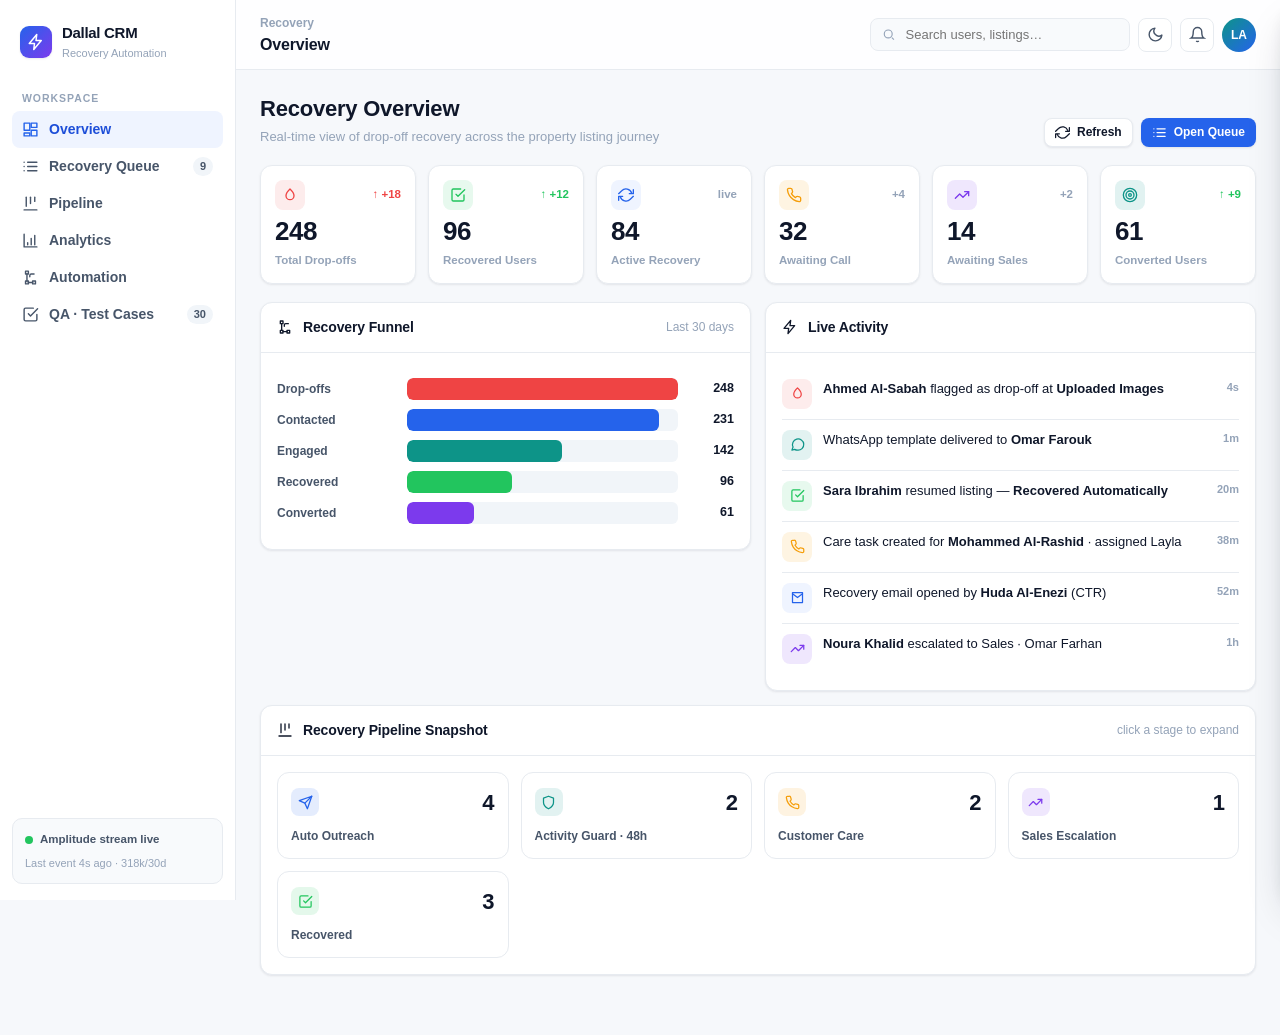
==== crm-recovery.html @ dd590616 "Add Recovery CRM tab (marketing-automation prototype) after Re-engagement Flow - New crm-recovery.ht" ====
<!doctype html>
<html lang="en">
<head>
<meta charset="utf-8">
<meta name="viewport" content="width=device-width, initial-scale=1">
<meta name="color-scheme" content="light dark">
<title>Dallal Recovery CRM</title>
</head>
<body>
<style>
/* ============================ TOKENS ============================ */
:root{
  --font: -apple-system, BlinkMacSystemFont, "SF Pro Text", "Segoe UI", Roboto, Helvetica, Arial, sans-serif;
  --primary:#2563EB; --primary-weak:#EFF4FF; --primary-strong:#1D4ED8;
  --success:#22C55E; --success-weak:#E7F9EE;
  --warning:#F59E0B; --warning-weak:#FEF4E2;
  --error:#EF4444;   --error-weak:#FDECEC;
  --violet:#7C3AED;  --teal:#0D9488;
  /* neutrals biased faintly toward the blue accent (slate) */
  --bg:#F6F8FB; --surface:#FFFFFF; --surface-2:#F8FAFC; --surface-3:#F1F5F9;
  --border:#E7EBF0; --border-strong:#D7DEE8;
  --ink:#0F172A; --ink-2:#475569; --ink-3:#94A3B8; --ink-on:#FFFFFF;
  --shadow-sm:0 1px 2px rgba(15,23,42,.04), 0 1px 3px rgba(15,23,42,.05);
  --shadow-md:0 4px 12px -2px rgba(15,23,42,.08), 0 2px 6px -2px rgba(15,23,42,.05);
  --shadow-lg:0 20px 40px -12px rgba(15,23,42,.22), 0 8px 20px -8px rgba(15,23,42,.14);
  --r-lg:12px; --r-md:10px; --r-sm:8px; --r-pill:999px;
  /* chart categorical (validated, light) */
  --c-email:#2563EB; --c-wa:#0D9488; --c-push:#DB2777; --c-sms:#7C3AED; --c-call:#EA580C;
  --grid:#EDF1F6;
}
@media (prefers-color-scheme:dark){
  :root{
    --bg:#0B1120; --surface:#131A2A; --surface-2:#1A2334; --surface-3:#212C40;
    --border:#26324A; --border-strong:#334155;
    --ink:#F1F5F9; --ink-2:#A9B5C9; --ink-3:#6B7A93;
    --primary:#3B82F6; --primary-weak:#16243F; --primary-strong:#60A5FA;
    --success-weak:#132a1e; --warning-weak:#2c2310; --error-weak:#2c1717; --primary-weak:#152036;
    --shadow-sm:0 1px 2px rgba(0,0,0,.3); --shadow-md:0 4px 14px rgba(0,0,0,.4);
    --shadow-lg:0 24px 48px -12px rgba(0,0,0,.6);
    --c-email:#3B82F6; --c-wa:#0D9488; --c-push:#DB2777; --c-sms:#8B5CF6; --c-call:#EA580C;
    --grid:#26324A;
  }
}
:root[data-theme="light"]{
  --bg:#F6F8FB; --surface:#FFFFFF; --surface-2:#F8FAFC; --surface-3:#F1F5F9;
  --border:#E7EBF0; --border-strong:#D7DEE8; --ink:#0F172A; --ink-2:#475569; --ink-3:#94A3B8;
  --primary:#2563EB; --primary-weak:#EFF4FF; --primary-strong:#1D4ED8;
  --success-weak:#E7F9EE; --warning-weak:#FEF4E2; --error-weak:#FDECEC;
  --shadow-sm:0 1px 2px rgba(15,23,42,.04), 0 1px 3px rgba(15,23,42,.05);
  --shadow-md:0 4px 12px -2px rgba(15,23,42,.08), 0 2px 6px -2px rgba(15,23,42,.05);
  --c-email:#2563EB; --c-wa:#0D9488; --c-push:#DB2777; --c-sms:#7C3AED; --c-call:#EA580C;
  --grid:#EDF1F6;
}
:root[data-theme="dark"]{
  --bg:#0B1120; --surface:#131A2A; --surface-2:#1A2334; --surface-3:#212C40;
  --border:#26324A; --border-strong:#334155; --ink:#F1F5F9; --ink-2:#A9B5C9; --ink-3:#6B7A93;
  --primary:#3B82F6; --primary-weak:#152036; --primary-strong:#60A5FA;
  --success-weak:#132a1e; --warning-weak:#2c2310; --error-weak:#2c1717;
  --c-email:#3B82F6; --c-wa:#0D9488; --c-push:#DB2777; --c-sms:#8B5CF6; --c-call:#EA580C;
  --grid:#26324A;
}
*{box-sizing:border-box}
body{margin:0;background:var(--bg);color:var(--ink);font-family:var(--font);
  font-size:14px;line-height:1.5;-webkit-font-smoothing:antialiased;font-variant-numeric:tabular-nums}
h1,h2,h3,h4{margin:0;font-weight:650;letter-spacing:-.01em;text-wrap:balance}
button{font-family:inherit;cursor:pointer}
svg{display:block}
::selection{background:color-mix(in srgb,var(--primary) 25%,transparent)}
:focus-visible{outline:2px solid var(--primary);outline-offset:2px;border-radius:6px}
@media (prefers-reduced-motion:reduce){*{animation:none!important;transition:none!important}}

/* ============================ LAYOUT ============================ */
.app{display:grid;grid-template-columns:236px 1fr;min-height:100vh}
.sidebar{position:sticky;top:0;height:100vh;background:var(--surface);border-right:1px solid var(--border);
  display:flex;flex-direction:column;padding:16px 12px;gap:4px;z-index:20}
.brand{display:flex;align-items:center;gap:10px;padding:6px 8px 14px}
.brand .logo{width:32px;height:32px;border-radius:9px;background:linear-gradient(135deg,var(--primary),#7C3AED);
  display:grid;place-items:center;color:#fff;box-shadow:var(--shadow-sm)}
.brand b{font-size:15px;letter-spacing:-.02em}
.brand span{display:block;font-size:11px;color:var(--ink-3);font-weight:500}
.nav-label{font-size:10.5px;font-weight:700;letter-spacing:.09em;text-transform:uppercase;color:var(--ink-3);
  padding:12px 10px 4px}
.nav a{display:flex;align-items:center;gap:10px;padding:8px 10px;border-radius:var(--r-sm);color:var(--ink-2);
  font-weight:550;text-decoration:none;transition:background .15s,color .15s;position:relative}
.nav a:hover{background:var(--surface-3);color:var(--ink)}
.nav a.active{background:var(--primary-weak);color:var(--primary-strong)}
.nav a.active svg{color:var(--primary)}
.nav a .count{margin-left:auto;font-size:11px;font-weight:700;background:var(--surface-3);color:var(--ink-2);
  padding:1px 7px;border-radius:var(--r-pill)}
.nav a.active .count{background:var(--primary);color:#fff}
.sidebar .spacer{flex:1}
.side-card{background:var(--surface-2);border:1px solid var(--border);border-radius:var(--r-md);padding:12px;margin-top:8px}
.side-card .live{display:flex;align-items:center;gap:7px;font-size:11.5px;font-weight:650;color:var(--ink-2)}
.dot-live{width:8px;height:8px;border-radius:50%;background:var(--success);box-shadow:0 0 0 0 var(--success);animation:pulse 2s infinite}
@keyframes pulse{0%{box-shadow:0 0 0 0 color-mix(in srgb,var(--success) 60%,transparent)}70%{box-shadow:0 0 0 7px transparent}100%{box-shadow:0 0 0 0 transparent}}

.main{display:flex;flex-direction:column;min-width:0}
.topbar{position:sticky;top:0;z-index:15;background:color-mix(in srgb,var(--surface) 86%,transparent);
  backdrop-filter:blur(10px);border-bottom:1px solid var(--border);
  display:flex;align-items:center;gap:14px;padding:12px 24px}
.topbar h2{font-size:16px}
.crumb{font-size:12px;color:var(--ink-3);font-weight:550}
.search{display:flex;align-items:center;gap:8px;background:var(--surface-2);border:1px solid var(--border);
  border-radius:var(--r-sm);padding:7px 11px;width:260px;color:var(--ink-3)}
.search input{border:0;background:transparent;outline:0;color:var(--ink);width:100%;font-size:13px}
.topbar .right{margin-left:auto;display:flex;align-items:center;gap:8px}
.icon-btn{width:34px;height:34px;display:grid;place-items:center;border-radius:var(--r-sm);border:1px solid var(--border);
  background:var(--surface);color:var(--ink-2);transition:.15s}
.icon-btn:hover{background:var(--surface-3);color:var(--ink)}
.avatar{width:34px;height:34px;border-radius:50%;background:linear-gradient(135deg,#0D9488,#2563EB);color:#fff;
  display:grid;place-items:center;font-weight:700;font-size:12px}
.view{padding:22px 24px 60px;animation:fade .35s ease}
@keyframes fade{from{opacity:0;transform:translateY(6px)}to{opacity:1;transform:none}}
.page-head{display:flex;align-items:flex-end;gap:14px;margin-bottom:18px;flex-wrap:wrap}
.page-head h1{font-size:22px}
.page-head p{margin:2px 0 0;color:var(--ink-3);font-size:13px}
.page-head .actions{margin-left:auto;display:flex;gap:8px}

/* ============================ ATOMS ============================ */
.btn{display:inline-flex;align-items:center;gap:7px;padding:8px 14px;border-radius:var(--r-sm);font-weight:600;
  font-size:13px;border:1px solid var(--border);background:var(--surface);color:var(--ink);transition:.15s;box-shadow:var(--shadow-sm)}
.btn:hover{background:var(--surface-3)}
.btn.primary{background:var(--primary);color:#fff;border-color:transparent}
.btn.primary:hover{background:var(--primary-strong)}
.btn.ghost{box-shadow:none;background:transparent;border-color:transparent;color:var(--ink-2)}
.btn.ghost:hover{background:var(--surface-3);color:var(--ink)}
.btn.sm{padding:6px 10px;font-size:12px}
.card{background:var(--surface);border:1px solid var(--border);border-radius:var(--r-lg);box-shadow:var(--shadow-sm)}
.card-h{display:flex;align-items:center;gap:10px;padding:14px 16px;border-bottom:1px solid var(--border)}
.card-h h3{font-size:14px}.card-h .sub{font-size:12px;color:var(--ink-3);font-weight:500}
.card-b{padding:16px}

.chip{display:inline-flex;align-items:center;gap:5px;font-size:11.5px;font-weight:650;padding:3px 9px;border-radius:var(--r-pill);
  border:1px solid transparent;white-space:nowrap}
.chip .d{width:6px;height:6px;border-radius:50%}
.chip.red{background:var(--error-weak);color:#B91C1C;border-color:color-mix(in srgb,var(--error) 22%,transparent)}
.chip.orange{background:var(--warning-weak);color:#B45309;border-color:color-mix(in srgb,var(--warning) 24%,transparent)}
.chip.green{background:var(--success-weak);color:#15803D;border-color:color-mix(in srgb,var(--success) 24%,transparent)}
.chip.blue{background:var(--primary-weak);color:var(--primary-strong);border-color:color-mix(in srgb,var(--primary) 22%,transparent)}
.chip.gray{background:var(--surface-3);color:var(--ink-2);border-color:var(--border)}
:root[data-theme="dark"] .chip.red{color:#FCA5A5}:root[data-theme="dark"] .chip.orange{color:#FCD34D}
:root[data-theme="dark"] .chip.green{color:#86EFAC}
@media (prefers-color-scheme:dark){.chip.red{color:#FCA5A5}.chip.orange{color:#FCD34D}.chip.green{color:#86EFAC}}
.pri{display:inline-flex;align-items:center;gap:6px;font-weight:650;font-size:12.5px}
.pri::before{content:"";width:8px;height:8px;border-radius:50%}
.pri.high::before{background:var(--error);box-shadow:0 0 0 3px var(--error-weak)}
.pri.med::before{background:var(--warning);box-shadow:0 0 0 3px var(--warning-weak)}
.pri.low::before{background:var(--success);box-shadow:0 0 0 3px var(--success-weak)}

.uchip{display:flex;align-items:center;gap:9px}
.uavatar{width:30px;height:30px;border-radius:8px;display:grid;place-items:center;color:#fff;font-weight:700;font-size:11px;flex:none}
.uchip .nm{font-weight:600;font-size:13px}.uchip .sub{font-size:11.5px;color:var(--ink-3)}

/* ============================ KPI ============================ */
.kpis{display:grid;grid-template-columns:repeat(6,1fr);gap:12px;margin-bottom:18px}
.kpi{background:var(--surface);border:1px solid var(--border);border-radius:var(--r-lg);padding:14px;box-shadow:var(--shadow-sm);
  display:flex;flex-direction:column;gap:8px;transition:.18s;position:relative;overflow:hidden}
.kpi:hover{box-shadow:var(--shadow-md);transform:translateY(-2px)}
.kpi .ic{width:30px;height:30px;border-radius:8px;display:grid;place-items:center}
.kpi .lbl{font-size:11.5px;color:var(--ink-3);font-weight:600}
.kpi .val{font-size:26px;font-weight:720;letter-spacing:-.02em;line-height:1}
.kpi .delta{font-size:11.5px;font-weight:650;display:inline-flex;align-items:center;gap:3px}
.delta.up{color:var(--success)}.delta.down{color:var(--error)}.delta.flat{color:var(--ink-3)}

/* ============================ TABLE ============================ */
.filters{display:flex;align-items:center;gap:8px;flex-wrap:wrap;margin-bottom:14px}
.select{position:relative}
.select select{appearance:none;-webkit-appearance:none;background:var(--surface);border:1px solid var(--border);
  border-radius:var(--r-sm);padding:8px 30px 8px 11px;font-size:13px;font-weight:550;color:var(--ink);cursor:pointer;box-shadow:var(--shadow-sm)}
.select svg{position:absolute;right:9px;top:50%;transform:translateY(-50%);pointer-events:none;color:var(--ink-3)}
.tbl-wrap{overflow-x:auto;border-radius:var(--r-lg);border:1px solid var(--border);background:var(--surface);box-shadow:var(--shadow-sm)}
table{width:100%;border-collapse:collapse;min-width:940px}
thead th{text-align:left;font-size:11px;font-weight:700;letter-spacing:.04em;text-transform:uppercase;color:var(--ink-3);
  padding:11px 14px;border-bottom:1px solid var(--border);background:var(--surface-2);white-space:nowrap;position:sticky;top:0}
tbody td{padding:11px 14px;border-bottom:1px solid var(--border);font-size:13px;vertical-align:middle}
tbody tr{transition:background .12s;cursor:pointer}
tbody tr:hover{background:var(--surface-2)}
tbody tr:last-child td{border-bottom:0}
.mut{color:var(--ink-3);font-size:12px}
td .stack{display:flex;flex-direction:column;line-height:1.35}

/* ============================ KANBAN ============================ */
.kanban{display:grid;grid-auto-flow:column;grid-auto-columns:288px;gap:14px;overflow-x:auto;padding-bottom:10px}
.kcol{background:var(--surface-2);border:1px solid var(--border);border-radius:var(--r-lg);display:flex;flex-direction:column;max-height:calc(100vh - 220px)}
.kcol-h{display:flex;align-items:center;gap:8px;padding:12px 13px;position:sticky;top:0}
.kcol-h .badge{width:24px;height:24px;border-radius:7px;display:grid;place-items:center;color:#fff}
.kcol-h b{font-size:13px}.kcol-h .n{margin-left:auto;font-size:12px;font-weight:700;color:var(--ink-3);background:var(--surface);
  border:1px solid var(--border);border-radius:var(--r-pill);padding:1px 8px}
.kcards{padding:4px 10px 12px;display:flex;flex-direction:column;gap:9px;overflow-y:auto}
.kcard{background:var(--surface);border:1px solid var(--border);border-radius:var(--r-md);padding:11px;box-shadow:var(--shadow-sm);
  transition:.15s;cursor:pointer}
.kcard:hover{box-shadow:var(--shadow-md);transform:translateY(-2px);border-color:var(--border-strong)}
.kcard .top{display:flex;align-items:center;justify-content:space-between;margin-bottom:8px}
.kcard .prop{font-size:12px;color:var(--ink-2);margin:2px 0 9px;display:flex;align-items:center;gap:5px}
.kcard .foot{display:flex;align-items:center;justify-content:space-between;margin-top:9px;padding-top:9px;border-top:1px dashed var(--border)}
.kcard .foot .who{display:flex;align-items:center;gap:6px;font-size:11.5px;color:var(--ink-3)}
.strip{height:3px;border-radius:3px 3px 0 0;margin:-11px -11px 10px}

/* ============================ CHARTS ============================ */
.grid2{display:grid;grid-template-columns:1fr 1fr;gap:14px}
.grid3{display:grid;grid-template-columns:repeat(3,1fr);gap:14px}
.grid4{display:grid;grid-template-columns:repeat(4,1fr);gap:12px}
.stat{padding:16px}
.stat .lbl{font-size:12px;color:var(--ink-3);font-weight:600;display:flex;align-items:center;gap:6px}
.stat .big{font-size:30px;font-weight:730;letter-spacing:-.02em;margin:8px 0 2px}
.meter{height:7px;border-radius:6px;background:var(--surface-3);overflow:hidden;margin-top:10px}
.meter>span{display:block;height:100%;border-radius:6px}
.legend{display:flex;flex-wrap:wrap;gap:12px;margin-top:12px}
.legend span{display:inline-flex;align-items:center;gap:6px;font-size:12px;color:var(--ink-2);font-weight:550}
.legend i{width:10px;height:10px;border-radius:3px;display:inline-block}
.tip{position:fixed;pointer-events:none;background:var(--ink);color:var(--surface);padding:7px 10px;border-radius:8px;
  font-size:12px;font-weight:600;box-shadow:var(--shadow-lg);opacity:0;transform:translateY(4px);transition:opacity .12s;z-index:200;white-space:nowrap}
.tip.on{opacity:1;transform:none}
:root[data-theme="dark"] .tip{background:#000}
.bar-row{display:grid;grid-template-columns:120px 1fr 46px;align-items:center;gap:10px;margin:9px 0;font-size:12.5px}
.bar-row .track{height:22px;background:var(--surface-3);border-radius:6px;overflow:hidden;position:relative}
.bar-row .fill{height:100%;border-radius:6px;transition:width .6s cubic-bezier(.2,.7,.2,1)}
.bar-row b{text-align:right;font-weight:700}

/* ============================ TIMELINE ============================ */
.timeline{position:relative;padding-left:26px}
.timeline::before{content:"";position:absolute;left:9px;top:6px;bottom:6px;width:2px;background:var(--border)}
.tl-item{position:relative;padding:0 0 18px}
.tl-item .node{position:absolute;left:-26px;top:1px;width:20px;height:20px;border-radius:50%;display:grid;place-items:center;
  background:var(--surface);border:2px solid var(--border);color:var(--ink-3);z-index:1}
.tl-item.acc .node{border-color:var(--primary);color:var(--primary)}
.tl-item.ok .node{border-color:var(--success);color:var(--success)}
.tl-item.warn .node{border-color:var(--warning);color:var(--warning)}
.tl-item .t{font-size:11.5px;color:var(--ink-3);font-weight:600;margin-bottom:2px}
.tl-item .c{font-size:13px;font-weight:600}
.tl-item .desc{font-size:12.5px;color:var(--ink-2);font-weight:450;margin-top:2px}

/* ============================ DRAWER / MODAL ============================ */
.scrim{position:fixed;inset:0;background:rgba(15,23,42,.42);backdrop-filter:blur(2px);z-index:90;opacity:0;
  transition:opacity .25s;pointer-events:none}
.scrim.on{opacity:1;pointer-events:auto}
.drawer{position:fixed;top:0;right:0;height:100vh;width:min(560px,94vw);background:var(--surface);z-index:100;
  box-shadow:var(--shadow-lg);transform:translateX(100%);transition:transform .3s cubic-bezier(.3,.8,.3,1);
  display:flex;flex-direction:column;border-left:1px solid var(--border)}
.drawer.on{transform:none}
.drawer-h{display:flex;align-items:center;gap:12px;padding:16px 18px;border-bottom:1px solid var(--border)}
.drawer-b{overflow-y:auto;padding:18px;flex:1}
.tabs{display:flex;gap:2px;padding:0 12px;border-bottom:1px solid var(--border);overflow-x:auto}
.tabs button{border:0;background:transparent;padding:11px 12px;font-size:12.5px;font-weight:600;color:var(--ink-3);
  border-bottom:2px solid transparent;white-space:nowrap}
.tabs button.active{color:var(--primary);border-bottom-color:var(--primary)}
.tabs button:hover{color:var(--ink)}
.field{display:flex;flex-direction:column;gap:5px;margin-bottom:13px}
.field label{font-size:12px;font-weight:650;color:var(--ink-2)}
.field label .req{color:var(--error)}
.field input,.field select,.field textarea{font-family:inherit;font-size:13px;padding:9px 11px;border:1px solid var(--border);
  border-radius:var(--r-sm);background:var(--surface-2);color:var(--ink);outline:0;transition:.15s}
.field input:focus,.field select:focus,.field textarea:focus{border-color:var(--primary);background:var(--surface);
  box-shadow:0 0 0 3px var(--primary-weak)}
.field.err input,.field.err select{border-color:var(--error);box-shadow:0 0 0 3px var(--error-weak)}
.field .msg{font-size:11.5px;color:var(--error);font-weight:600;display:none}
.field.err .msg{display:block}
.modal{position:fixed;top:50%;left:50%;transform:translate(-50%,-46%) scale(.97);z-index:100;width:min(520px,94vw);
  background:var(--surface);border-radius:14px;box-shadow:var(--shadow-lg);opacity:0;pointer-events:none;transition:.22s;
  max-height:90vh;display:flex;flex-direction:column;border:1px solid var(--border)}
.modal.on{opacity:1;pointer-events:auto;transform:translate(-50%,-50%) scale(1)}
.def-row{display:grid;grid-template-columns:1fr 1fr;gap:10px}
.kv{display:grid;grid-template-columns:130px 1fr;gap:6px 10px;font-size:13px}
.kv dt{color:var(--ink-3);font-weight:550}.kv dd{margin:0;font-weight:600}
.toast{position:fixed;bottom:22px;left:50%;transform:translateX(-50%) translateY(20px);background:var(--ink);color:var(--surface);
  padding:11px 16px;border-radius:10px;font-weight:600;font-size:13px;box-shadow:var(--shadow-lg);z-index:300;opacity:0;
  transition:.28s;display:flex;align-items:center;gap:9px}
.toast.on{opacity:1;transform:translateX(-50%)}
:root[data-theme="dark"] .toast{background:#000}

/* workflow */
.wf{display:flex;flex-direction:column;gap:0}
.wf-step{display:grid;grid-template-columns:44px 1fr;gap:14px;position:relative;padding-bottom:8px}
.wf-step .rail{display:flex;flex-direction:column;align-items:center}
.wf-step .num{width:40px;height:40px;border-radius:11px;display:grid;place-items:center;color:#fff;font-weight:700;
  box-shadow:var(--shadow-sm);flex:none}
.wf-step .line{width:2px;flex:1;background:var(--border);margin:4px 0}
.wf-step:last-child .line{display:none}
.wf-card{background:var(--surface);border:1px solid var(--border);border-radius:var(--r-lg);padding:14px 16px;margin-bottom:14px;
  box-shadow:var(--shadow-sm);transition:.15s}
.wf-card:hover{box-shadow:var(--shadow-md);border-color:var(--border-strong)}
.wf-card h4{font-size:14.5px;display:flex;align-items:center;gap:8px;flex-wrap:wrap}
.wf-card p{margin:6px 0 0;color:var(--ink-2);font-size:13px}
.wf-card .meta{display:flex;flex-wrap:wrap;gap:6px;margin-top:10px}
.tag{font-size:11px;font-weight:600;background:var(--surface-3);color:var(--ink-2);padding:3px 8px;border-radius:6px;
  display:inline-flex;align-items:center;gap:5px}
.tag svg{width:12px;height:12px}

/* activity feed */
.feed{display:flex;flex-direction:column}
.feed-item{display:flex;gap:11px;padding:10px 0;border-bottom:1px solid var(--border);animation:slideIn .4s ease}
.feed-item:last-child{border-bottom:0}
@keyframes slideIn{from{opacity:0;transform:translateX(-8px)}to{opacity:1;transform:none}}
.feed-item .fi{width:30px;height:30px;border-radius:8px;flex:none;display:grid;place-items:center}
.feed-item .txt{font-size:13px}.feed-item .txt b{font-weight:650}
.feed-item .tm{font-size:11px;color:var(--ink-3);margin-left:auto;white-space:nowrap;font-weight:550}

/* qa */
.qa-sum{display:grid;grid-template-columns:repeat(4,1fr);gap:12px;margin-bottom:16px}
tr.qa-row td{font-size:12.5px}
.tc-id{font-weight:700;color:var(--primary-strong);font-variant-numeric:tabular-nums}
.pass{color:var(--success);font-weight:700;display:inline-flex;align-items:center;gap:5px}
.runbtn{opacity:0;transition:.15s}
tr:hover .runbtn{opacity:1}

@media (max-width:1100px){
  .kpis{grid-template-columns:repeat(3,1fr)}
  .grid2,.grid3{grid-template-columns:1fr}.grid4{grid-template-columns:repeat(2,1fr)}
}
@media (max-width:820px){
  .app{grid-template-columns:1fr}.sidebar{display:none}
  .kpis{grid-template-columns:repeat(2,1fr)}.search{width:150px}
}
</style>

<div class="app">
  <aside class="sidebar">
    <div class="brand">
      <div class="logo" id="logoIco"></div>
      <div><b>Dallal CRM</b><span>Recovery Automation</span></div>
    </div>
    <nav class="nav" id="nav"></nav>
    <div class="spacer"></div>
    <div class="side-card">
      <div class="live"><span class="dot-live"></span> Amplitude stream live</div>
      <div style="font-size:11px;color:var(--ink-3);margin-top:6px" id="streamMeta">Last event 4s ago · 318k/30d</div>
    </div>
  </aside>

  <div class="main">
    <header class="topbar">
      <div><span class="crumb" id="crumb">Recovery</span><h2 id="ptitle">Overview</h2></div>
      <div class="right">
        <div class="search"><svg width="15" height="15" viewBox="0 0 24 24" fill="none" stroke="currentColor" stroke-width="2"><circle cx="11" cy="11" r="7"/><path d="m21 21-3.5-3.5"/></svg><input placeholder="Search users, listings…"></div>
        <button class="icon-btn" id="themeBtn" title="Toggle theme"></button>
        <button class="icon-btn" title="Notifications"><svg width="17" height="17" viewBox="0 0 24 24" fill="none" stroke="currentColor" stroke-width="2"><path d="M6 8a6 6 0 0 1 12 0c0 7 3 9 3 9H3s3-2 3-9"/><path d="M10.3 21a1.94 1.94 0 0 0 3.4 0"/></svg></button>
        <div class="avatar">LA</div>
      </div>
    </header>
    <main class="view" id="view"></main>
  </div>
</div>

<div class="scrim" id="scrim"></div>
<aside class="drawer" id="drawer"></aside>
<div class="modal" id="modal"></div>
<div class="tip" id="tip"></div>
<div class="toast" id="toast"></div>

<script>
/* ============================ ICONS ============================ */
const I = {
  dash:'M3 13h8V3H3zM13 21h8v-8h-8zM13 3v6h8V3zM3 21h8v-4H3z',
  list:'M8 6h13M8 12h13M8 18h13M3 6h.01M3 12h.01M3 18h.01',
  kanban:'M6 3v13M12 3v9M18 3v6M3 21h18',
  chart:'M3 3v18h18M8 15v3M13 9v9M18 5v13',
  flow:'M5 3h4v4H5zM15 17h4v4h-4zM5 17h4v4H5zM7 7v10M9 19h6M17 7h-4a2 2 0 0 0-2 2v2',
  check:'M9 11l3 3L22 4M21 12v7a2 2 0 0 1-2 2H5a2 2 0 0 1-2-2V5a2 2 0 0 1 2-2h11',
  phone:'M22 16.9v3a2 2 0 0 1-2.2 2 19.8 19.8 0 0 1-8.6-3 19.5 19.5 0 0 1-6-6 19.8 19.8 0 0 1-3-8.6A2 2 0 0 1 4.1 2h3a2 2 0 0 1 2 1.7c.1 1 .4 1.9.7 2.8a2 2 0 0 1-.5 2.1L8.1 9.9a16 16 0 0 0 6 6l1.3-1.3a2 2 0 0 1 2.1-.4c.9.3 1.8.6 2.8.7a2 2 0 0 1 1.7 2z',
  mail:'M4 4h16v16H4zM4 6l8 6 8-6',
  wa:'M3 21l1.9-5A9 9 0 1 1 12 21a9 9 0 0 1-4.5-1.2z',
  bell:'M6 8a6 6 0 0 1 12 0c0 7 3 9 3 9H3s3-2 3-9M10.3 21a1.94 1.94 0 0 0 3.4 0',
  user:'M20 21a8 8 0 1 0-16 0M12 11a4 4 0 1 0 0-8 4 4 0 0 0 0 8',
  clock:'M12 22a10 10 0 1 0 0-20 10 10 0 0 0 0 20M12 6v6l4 2',
  pin:'M20 10c0 6-8 12-8 12s-8-6-8-12a8 8 0 0 1 16 0M12 12a2 2 0 1 0 0-4 2 2 0 0 0 0 4',
  chev:'M6 9l6 6 6-6',
  x:'M18 6 6 18M6 6l12 12',
  play:'M6 4l14 8-14 8z',
  alert:'M12 9v4M12 17h.01M10.3 3.9 1.8 18a2 2 0 0 0 1.7 3h17a2 2 0 0 0 1.7-3L13.7 3.9a2 2 0 0 0-3.4 0z',
  arrow:'M5 12h14M13 6l6 6-6 6',
  bolt:'M13 2 3 14h7l-1 8 10-12h-7z',
  target:'M12 22a10 10 0 1 0 0-20 10 10 0 0 0 0 20M12 18a6 6 0 1 0 0-12 6 6 0 0 0 0 12M12 14a2 2 0 1 0 0-4 2 2 0 0 0 0 4',
  trend:'M22 7l-8.5 8.5-5-5L2 17M16 7h6v6',
  refresh:'M23 4v6h-6M1 20v-6h6M20.5 9A9 9 0 0 0 5.6 5.6L1 10M23 14l-4.6 4.4A9 9 0 0 1 3.5 15',
  sun:'M12 17a5 5 0 1 0 0-10 5 5 0 0 0 0 10M12 1v2M12 21v2M4.2 4.2l1.4 1.4M18.4 18.4l1.4 1.4M1 12h2M21 12h2M4.2 19.8l1.4-1.4M18.4 5.6l1.4-1.4',
  moon:'M21 12.8A9 9 0 1 1 11.2 3a7 7 0 0 0 9.8 9.8z',
  users:'M17 21v-2a4 4 0 0 0-4-4H5a4 4 0 0 0-4 4v2M9 11a4 4 0 1 0 0-8 4 4 0 0 0 0 8M23 21v-2a4 4 0 0 0-3-3.9M16 3.1a4 4 0 0 1 0 7.8',
  drop:'M12 3s6 5.7 6 10a6 6 0 0 1-12 0c0-4.3 6-10 6-10z',
  home:'M3 10l9-7 9 7v10a2 2 0 0 1-2 2H5a2 2 0 0 1-2-2z',
  send:'M22 2 11 13M22 2l-7 20-4-9-9-4z',
  eye:'M2 12s3.5-7 10-7 10 7 10 7-3.5 7-10 7-10-7-10-7zM12 15a3 3 0 1 0 0-6 3 3 0 0 0 0 6',
  mouse:'M9 3H5a2 2 0 0 0-2 2v4M15 3h4a2 2 0 0 1 2 2v4M3 15v4a2 2 0 0 0 2 2h4M13 13l6 2-2.5 1.5L15 19z',
  shield:'M12 22s8-4 8-10V5l-8-3-8 3v7c0 6 8 10 8 10z',
  note:'M14 2H6a2 2 0 0 0-2 2v16a2 2 0 0 0 2 2h12a2 2 0 0 0 2-2V8zM14 2v6h6M8 13h8M8 17h5',
  calendar:'M8 2v4M16 2v4M3 8h18M5 4h14a2 2 0 0 1 2 2v14a2 2 0 0 1-2 2H5a2 2 0 0 1-2-2V6a2 2 0 0 1 2-2z',
  msg:'M21 15a2 2 0 0 1-2 2H7l-4 4V5a2 2 0 0 1 2-2h14a2 2 0 0 1 2 2z',
  plus:'M12 5v14M5 12h14', dots:'M12 5h.01M12 12h.01M12 19h.01'
};
const ico=(n,s=18,w=2)=>`<svg width="${s}" height="${s}" viewBox="0 0 24 24" fill="none" stroke="currentColor" stroke-width="${w}" stroke-linecap="round" stroke-linejoin="round">${(I[n]||'').split('M').filter(Boolean).map(p=>`<path d="M${p}"/>`).join('')}</svg>`;

/* ============================ DATA ============================ */
const STEPS=['Started Listing','Property Details','Uploaded Images','Entered Pricing','Submitted Verification','Published Listing'];
const AV=['#2563EB','#0D9488','#7C3AED','#DB2777','#EA580C','#0891B2','#4F46E5','#059669'];
const avatarColor=n=>AV[n.charCodeAt(0)%AV.length];
const initials=n=>n.split(' ').filter(Boolean).slice(0,2).map(w=>w[0]).join('').toUpperCase();

// stage keys map to kanban columns & lifecycle
const users=[
 {id:'U-4821',name:'Ahmed Al-Sabah',prop:'Villa · Salmiya',listing:'L-77213',step:2,pri:'high',stage:'outreach',status:'Auto Outreach',assignee:null,team:null,next:'Auto · 46h',last:'2h ago',platform:'iOS',source:'Paid',country:'Kuwait',city:'Salmiya',lang:'Arabic',device:'iPhone 15 Pro',phone:'+965 9012 4821',email:'ahmed.s@gmail.com',timeOnStep:'8m 12s',sessions:3,attempts:1,cta:'photos'},
 {id:'U-4809',name:'Fatima Hassan',prop:'Apartment · Hawally',listing:'L-77108',step:3,pri:'med',stage:'guard',status:'Activity Guard',assignee:null,team:null,next:'Guard · 31h',last:'6h ago',platform:'Web',source:'Organic',country:'Kuwait',city:'Hawally',lang:'Arabic',device:'Chrome · macOS',phone:'+965 6644 1180',email:'fatima.h@outlook.com',timeOnStep:'3m 40s',sessions:2,attempts:0,cta:'pricing'},
 {id:'U-4790',name:'Mohammed Al-Rashid',prop:'Office · Kuwait City',listing:'L-76944',step:1,pri:'high',stage:'care',status:'Awaiting Call',assignee:'Layla Mansour',team:'care',next:'Call · Today 4pm',last:'2d ago',platform:'Android',source:'Referral',country:'Kuwait',city:'Kuwait City',lang:'English',device:'Samsung S23',phone:'+965 5510 6944',email:'m.rashid@company.kw',timeOnStep:'1m 55s',sessions:5,attempts:1,cta:'details'},
 {id:'U-4772',name:'Sara Ibrahim',prop:'Studio · Jabriya',listing:'L-76781',step:4,pri:'low',stage:'recovered',status:'Recovered · Auto',assignee:null,team:null,next:'—',last:'20m ago',platform:'iOS',source:'Organic',country:'Kuwait',city:'Jabriya',lang:'Arabic',device:'iPhone 13',phone:'+965 9987 6781',email:'sara.ib@gmail.com',timeOnStep:'5m 02s',sessions:4,attempts:1,cta:'verify',recoveredVia:'Auto'},
 {id:'U-4765',name:'Yousef Al-Mutairi',prop:'Land · Ahmadi',listing:'L-76650',step:0,pri:'med',stage:'outreach',status:'Auto Outreach',assignee:null,team:null,next:'Auto · 44h',last:'5h ago',platform:'Web',source:'Paid',country:'Kuwait',city:'Ahmadi',lang:'Arabic',device:'Safari · iPad',phone:'+965 6001 2233',email:'yousef.m@gmail.com',timeOnStep:'0m 48s',sessions:1,attempts:0,cta:'start'},
 {id:'U-4751',name:'Noura Khalid',prop:'Villa · Mishref',listing:'L-76502',step:2,pri:'high',stage:'sales',status:'Sales Escalation',assignee:'Omar Farhan',team:'sales',next:'Sales · Tomorrow',last:'5d ago',platform:'Android',source:'Referral',country:'Kuwait',city:'Mishref',lang:'English',device:'Pixel 8',phone:'+965 5544 3322',email:'noura.k@gmail.com',timeOnStep:'11m 20s',sessions:6,attempts:3,cta:'photos'},
 {id:'U-4738',name:'Ali Reza',prop:'Apartment · Salwa',listing:'L-76399',step:3,pri:'med',stage:'care',status:'Awaiting Call',assignee:'Layla Mansour',team:'care',next:'Call · Today 6pm',last:'2d ago',platform:'iOS',source:'Organic',country:'Kuwait',city:'Salwa',lang:'English',device:'iPhone 14',phone:'+965 9911 2200',email:'ali.reza@icloud.com',timeOnStep:'4m 10s',sessions:3,attempts:2,cta:'pricing'},
 {id:'U-4720',name:'Mariam Saleh',prop:'Chalet · Khiran',listing:'L-76201',step:1,pri:'low',stage:'recovered',status:'Recovered · Call',assignee:'Layla Mansour',team:'care',next:'—',last:'1h ago',platform:'Web',source:'Paid',country:'Kuwait',city:'Khiran',lang:'Arabic',device:'Edge · Windows',phone:'+965 6789 0201',email:'mariam.s@gmail.com',timeOnStep:'2m 30s',sessions:4,attempts:2,cta:'details',recoveredVia:'Call'},
 {id:'U-4711',name:'Khaled Nasser',prop:'Shop · Farwaniya',listing:'L-76088',step:4,pri:'high',stage:'guard',status:'Activity Guard',assignee:null,team:null,next:'Guard · 12h',last:'11h ago',platform:'Android',source:'Direct',country:'Kuwait',city:'Farwaniya',lang:'Arabic',device:'Xiaomi 13',phone:'+965 5500 8888',email:'khaled.n@gmail.com',timeOnStep:'6m 45s',sessions:2,attempts:1,cta:'verify'},
 {id:'U-4702',name:'Layla Ahmadi',prop:'Apartment · Bneid Al-Qar',listing:'L-75980',step:0,pri:'med',stage:'outreach',status:'Contact Missing',assignee:null,team:null,next:'Blocked',last:'8h ago',platform:'iOS',source:'Organic',country:'Kuwait',city:'Bneid Al-Qar',lang:'Arabic',device:'iPhone 12',phone:null,email:'layla.a@gmail.com',timeOnStep:'1m 05s',sessions:1,attempts:0,cta:'start',contactMissing:true},
 {id:'U-4691',name:'Omar Farouk',prop:'Villa · Bayan',listing:'L-75844',step:2,pri:'high',stage:'outreach',status:'Auto Outreach',assignee:null,team:null,next:'Auto · 40h',last:'3h ago',platform:'Web',source:'Paid',country:'Kuwait',city:'Bayan',lang:'English',device:'Chrome · Windows',phone:'+965 6123 4567',email:'omar.f@gmail.com',timeOnStep:'9m 15s',sessions:3,attempts:1,cta:'photos'},
 {id:'U-4680',name:'Huda Al-Enezi',prop:'Duplex · Rumaithiya',listing:'L-75702',step:3,pri:'low',stage:'recovered',status:'Recovered · WhatsApp',assignee:null,team:null,next:'—',last:'35m ago',platform:'Android',source:'Referral',country:'Kuwait',city:'Rumaithiya',lang:'Arabic',device:'Samsung A54',phone:'+965 5566 7788',email:'huda.e@gmail.com',timeOnStep:'3m 22s',sessions:5,attempts:2,cta:'pricing',recoveredVia:'WhatsApp'}
];

const STAGES={
 outreach:{label:'Auto Outreach',ic:'send',color:'var(--primary)'},
 guard:{label:'Activity Guard · 48h',ic:'shield',color:'var(--teal)'},
 care:{label:'Customer Care',ic:'phone',color:'var(--warning)'},
 sales:{label:'Sales Escalation',ic:'trend',color:'var(--violet)'},
 recovered:{label:'Recovered',ic:'check',color:'var(--success)'}
};
const KANBAN_ORDER=['outreach','guard','care','sales','recovered'];
const priClass=p=>p==='high'?'high':p==='med'?'med':'low';
const priChip=p=>({high:'red',med:'orange',low:'green'})[p];
const priLabel=p=>({high:'High',med:'Medium',low:'Low'})[p];

/* ============================ HELPERS ============================ */
const $=s=>document.querySelector(s), el=(h)=>{const t=document.createElement('template');t.innerHTML=h.trim();return t.content.firstElementChild};
const view=$('#view'), scrim=$('#scrim'), drawer=$('#drawer'), modal=$('#modal'), tipEl=$('#tip');
function toast(msg,icon='check'){const t=$('#toast');t.innerHTML=ico(icon,16)+`<span>${msg}</span>`;t.classList.add('on');clearTimeout(t._t);t._t=setTimeout(()=>t.classList.remove('on'),2600);}
function closeOverlays(){scrim.classList.remove('on');drawer.classList.remove('on');modal.classList.remove('on');}
scrim.onclick=closeOverlays;
document.addEventListener('keydown',e=>{if(e.key==='Escape')closeOverlays();});

/* ============================ NAV / ROUTER ============================ */
const ROUTES=[
 {id:'overview',label:'Overview',ic:'dash',crumb:'Recovery'},
 {id:'queue',label:'Recovery Queue',ic:'list',crumb:'Recovery',count:users.filter(u=>u.stage!=='recovered').length},
 {id:'pipeline',label:'Pipeline',ic:'kanban',crumb:'Recovery'},
 {id:'analytics',label:'Analytics',ic:'chart',crumb:'Reporting'},
 {id:'workflow',label:'Automation',ic:'flow',crumb:'Configuration'},
 {id:'qa',label:'QA · Test Cases',ic:'check',crumb:'Quality',count:30},
];
let current='overview';
function buildNav(){
  $('#nav').innerHTML='<div class="nav-label">Workspace</div>'+ROUTES.map(r=>
    `<a href="#${r.id}" data-r="${r.id}">${ico(r.ic,17)}<span>${r.label}</span>${r.count!=null?`<span class="count">${r.count}</span>`:''}</a>`).join('');
  $('#nav').querySelectorAll('a').forEach(a=>a.onclick=e=>{e.preventDefault();go(a.dataset.r);});
}
function go(r){current=r;const rt=ROUTES.find(x=>x.id===r);
  $('#nav').querySelectorAll('a').forEach(a=>a.classList.toggle('active',a.dataset.r===r));
  $('#crumb').textContent=rt.crumb;$('#ptitle').textContent=rt.label;
  ({overview:renderOverview,queue:renderQueue,pipeline:renderPipeline,analytics:renderAnalytics,workflow:renderWorkflow,qa:renderQA}[r])();
  view.scrollTop=0;
}
$('#logoIco').innerHTML=ico('bolt',18);

/* ============================ OVERVIEW ============================ */
const KPI=[
 {k:'Total Drop-offs',v:248,d:'+18',dir:'down',ic:'drop',c:'var(--error)',bg:'var(--error-weak)'},
 {k:'Recovered Users',v:96,d:'+12',dir:'up',ic:'check',c:'var(--success)',bg:'var(--success-weak)'},
 {k:'Active Recovery',v:84,d:'live',dir:'flat',ic:'refresh',c:'var(--primary)',bg:'var(--primary-weak)'},
 {k:'Awaiting Call',v:32,d:'+4',dir:'flat',ic:'phone',c:'var(--warning)',bg:'var(--warning-weak)'},
 {k:'Awaiting Sales',v:14,d:'+2',dir:'flat',ic:'trend',c:'var(--violet)',bg:'color-mix(in srgb,var(--violet) 12%,transparent)'},
 {k:'Converted Users',v:61,d:'+9',dir:'up',ic:'target',c:'var(--teal)',bg:'color-mix(in srgb,var(--teal) 12%,transparent)'},
];
const FEED=[
 {ic:'drop',c:'var(--error)',bg:'var(--error-weak)',t:'<b>Ahmed Al-Sabah</b> flagged as drop-off at <b>Uploaded Images</b>',tm:'4s'},
 {ic:'wa',c:'var(--teal)',bg:'color-mix(in srgb,var(--teal) 12%,transparent)',t:'WhatsApp template delivered to <b>Omar Farouk</b>',tm:'1m'},
 {ic:'check',c:'var(--success)',bg:'var(--success-weak)',t:'<b>Sara Ibrahim</b> resumed listing — <b>Recovered Automatically</b>',tm:'20m'},
 {ic:'phone',c:'var(--warning)',bg:'var(--warning-weak)',t:'Care task created for <b>Mohammed Al-Rashid</b> · assigned Layla',tm:'38m'},
 {ic:'mail',c:'var(--primary)',bg:'var(--primary-weak)',t:'Recovery email opened by <b>Huda Al-Enezi</b> (CTR)',tm:'52m'},
 {ic:'trend',c:'var(--violet)',bg:'color-mix(in srgb,var(--violet) 12%,transparent)',t:'<b>Noura Khalid</b> escalated to Sales · Omar Farhan',tm:'1h'},
];
function renderOverview(){
  view.innerHTML=`
   <div class="page-head"><div><h1>Recovery Overview</h1><p>Real-time view of drop-off recovery across the property listing journey</p></div>
     <div class="actions"><button class="btn sm" id="ovRefresh">${ico('refresh',15)} Refresh</button><button class="btn primary sm" onclick="go('queue')">${ico('list',15)} Open Queue</button></div></div>
   <div class="kpis" id="kpis"></div>
   <div class="grid2" style="align-items:start">
     <div class="card"><div class="card-h">${ico('flow',16)}<h3>Recovery Funnel</h3><span class="sub" style="margin-left:auto">Last 30 days</span></div>
       <div class="card-b" id="ovFunnel"></div></div>
     <div class="card"><div class="card-h">${ico('bolt',16)}<h3>Live Activity</h3><span class="live" style="margin-left:auto"><span class="dot-live"></span></span></div>
       <div class="card-b"><div class="feed" id="feed"></div></div></div>
   </div>
   <div class="card" style="margin-top:14px"><div class="card-h">${ico('kanban',16)}<h3>Recovery Pipeline Snapshot</h3>
       <span class="sub" style="margin-left:auto">click a stage to expand</span></div>
     <div class="card-b"><div class="grid4" id="stageSnap"></div></div></div>`;
  // KPIs with count-up
  $('#kpis').innerHTML=KPI.map((m,i)=>`
    <div class="kpi" style="animation:fade .4s ease ${i*0.05}s both">
      <div style="display:flex;align-items:center;gap:8px">
        <div class="ic" style="background:${m.bg};color:${m.c}">${ico(m.ic,16)}</div>
        <span class="delta ${m.dir}" style="margin-left:auto">${m.dir==='up'?'↑':m.dir==='down'?'↑':''} ${m.d}</span>
      </div>
      <div class="val" data-to="${m.v}">0</div><div class="lbl">${m.k}</div></div>`).join('');
  countUp();
  // funnel
  const F=[['Drop-offs',248,'var(--error)'],['Contacted',231,'var(--primary)'],['Engaged',142,'var(--teal)'],['Recovered',96,'var(--success)'],['Converted',61,'var(--violet)']];
  const fmax=248;
  $('#ovFunnel').innerHTML=F.map(([n,v,c])=>`
    <div class="bar-row"><span class="mut" style="color:var(--ink-2);font-weight:600">${n}</span>
      <div class="track"><div class="fill" style="width:0;background:${c}" data-w="${(v/fmax*100).toFixed(1)}"></div></div>
      <b>${v}</b></div>`).join('');
  requestAnimationFrame(()=>view.querySelectorAll('#ovFunnel .fill').forEach(f=>f.style.width=f.dataset.w+'%'));
  // feed
  $('#feed').innerHTML=FEED.map(f=>`<div class="feed-item"><div class="fi" style="background:${f.bg};color:${f.c}">${ico(f.ic,15)}</div>
     <div class="txt">${f.t}</div><div class="tm">${f.tm}</div></div>`).join('');
  // stage snapshot
  $('#stageSnap').innerHTML=KANBAN_ORDER.map(s=>{const g=STAGES[s];const n=users.filter(u=>u.stage===s).length;
    return `<div class="card" style="cursor:pointer;box-shadow:none" onclick="go('pipeline')"><div class="card-b" style="padding:13px">
      <div style="display:flex;align-items:center;gap:8px"><div class="ic" style="width:28px;height:28px;border-radius:8px;display:grid;place-items:center;background:color-mix(in srgb,${g.color} 12%,transparent);color:${g.color}">${ico(g.ic,15)}</div>
      <span style="font-size:22px;font-weight:720;margin-left:auto">${n}</span></div>
      <div class="lbl" style="margin-top:8px;font-size:12px;color:var(--ink-2);font-weight:600">${g.label}</div></div></div>`}).join('');
  $('#ovRefresh').onclick=()=>{toast('Amplitude stream synced · 3 new drop-offs','refresh');};
  liveFeed();
}
function countUp(){view.querySelectorAll('.val[data-to]').forEach(e=>{const to=+e.dataset.to;let s=0;const step=Math.max(1,Math.round(to/28));
  const t=setInterval(()=>{s+=step;if(s>=to){s=to;clearInterval(t)}e.textContent=s;},22);});}
let feedTimer;
function liveFeed(){clearInterval(feedTimer);const pool=[
  {ic:'drop',c:'var(--error)',bg:'var(--error-weak)',t:'New drop-off at <b>Entered Pricing</b> · U-4901',},
  {ic:'send',c:'var(--primary)',bg:'var(--primary-weak)',t:'Push notification sent to <b>Yousef Al-Mutairi</b>'},
  {ic:'eye',c:'var(--teal)',bg:'color-mix(in srgb,var(--teal) 12%,transparent)',t:'WhatsApp message read by <b>Ahmed Al-Sabah</b>'},
];
  feedTimer=setInterval(()=>{if(current!=='overview')return;const f=pool[Math.floor((Date.now()/1000)%pool.length)];
    const feed=$('#feed');if(!feed)return;const node=el(`<div class="feed-item"><div class="fi" style="background:${f.bg};color:${f.c}">${ico(f.ic,15)}</div><div class="txt">${f.t}</div><div class="tm">now</div></div>`);
    feed.prepend(node);while(feed.children.length>7)feed.lastChild.remove();
    feed.querySelectorAll('.tm').forEach((t,i)=>{if(i>0&&t.textContent==='now')t.textContent='1m';});
  },5200);
}

/* ============================ QUEUE ============================ */
let qFilters={q:'',stage:'',pri:'',platform:''};
function renderQueue(){
  view.innerHTML=`
   <div class="page-head"><div><h1>User Recovery Queue</h1><p>${users.length} users detected from Amplitude drop-off signals · auto-synced</p></div>
     <div class="actions"><button class="btn sm">${ico('refresh',15)} Sync</button><button class="btn primary sm" onclick="go('pipeline')">${ico('kanban',15)} Board view</button></div></div>
   <div class="filters" id="qf">
     <div class="search" style="width:230px;background:var(--surface);border-color:var(--border)">${ico('list',15)}<input id="qSearch" placeholder="Search name, listing, city…"></div>
     ${sel('qStage','Stage',['','outreach','guard','care','sales','recovered'],['All stages','Auto Outreach','Activity Guard','Customer Care','Sales Escalation','Recovered'])}
     ${sel('qPri','Priority',['','high','med','low'],['All priorities','High','Medium','Low'])}
     ${sel('qPlat','Platform',['','Web','Android','iOS'],['All platforms','Web','Android','iOS'])}
     <button class="btn ghost sm" id="qClear" style="margin-left:auto">${ico('x',14)} Clear</button>
   </div>
   <div class="tbl-wrap"><table>
     <thead><tr><th>User</th><th>Property</th><th>Drop-off Step</th><th>Last Active</th><th>Platform</th><th>Source</th><th>Priority</th><th>Recovery Status</th><th>Assigned To</th><th>Next Follow-up</th></tr></thead>
     <tbody id="qBody"></tbody></table></div>
   <div id="qEmpty"></div>`;
  const bind=(id,key)=>{const e=$('#'+id);e.oninput=e.onchange=()=>{qFilters[key]=e.value;paintQueue();};};
  bind('qSearch','q');bind('qStage','stage');bind('qPri','pri');bind('qPlat','platform');
  $('#qClear').onclick=()=>{qFilters={q:'',stage:'',pri:'',platform:''};$('#qSearch').value='';$('#qStage').value='';$('#qPri').value='';$('#qPlat').value='';paintQueue();};
  paintQueue();
}
function sel(id,label,vals,labels){return `<div class="select"><select id="${id}" aria-label="${label}">${vals.map((v,i)=>`<option value="${v}">${labels[i]}</option>`).join('')}</select>${ico('chev',14)}</div>`;}
function filtered(){return users.filter(u=>{
  const q=qFilters.q.toLowerCase();
  if(q&&!(u.name+u.listing+u.city+u.prop).toLowerCase().includes(q))return false;
  if(qFilters.stage&&u.stage!==qFilters.stage)return false;
  if(qFilters.pri&&u.pri!==qFilters.pri)return false;
  if(qFilters.platform&&u.platform!==qFilters.platform)return false;
  return true;});}
function statusChip(u){
  if(u.contactMissing)return `<span class="chip orange">${ico('alert',12)} Contact Missing</span>`;
  const map={outreach:'blue',guard:'blue',care:'orange',sales:'orange',recovered:'green'};
  return `<span class="chip ${map[u.stage]}"><span class="d" style="background:currentColor"></span>${u.status}</span>`;
}
function paintQueue(){
  const rows=filtered();
  $('#qBody').innerHTML=rows.map(u=>`
    <tr onclick="openProfile('${u.id}')">
      <td><div class="uchip"><div class="uavatar" style="background:${avatarColor(u.name)}">${initials(u.name)}</div>
        <div><div class="nm">${u.name}</div><div class="sub">${u.id}</div></div></div></td>
      <td><div class="stack"><span style="font-weight:600">${u.prop}</span><span class="mut">${u.listing}</span></div></td>
      <td><span class="chip gray">${STEPS[u.step]}</span></td>
      <td class="mut">${u.last}</td>
      <td>${u.platform}</td><td>${u.source}</td>
      <td><span class="pri ${priClass(u.pri)}">${priLabel(u.pri)}</span></td>
      <td>${statusChip(u)}</td>
      <td>${u.assignee?`<div class="uchip"><div class="uavatar" style="width:24px;height:24px;font-size:9px;background:${avatarColor(u.assignee)}">${initials(u.assignee)}</div><span style="font-size:12.5px;font-weight:550">${u.assignee}</span></div>`:'<span class="mut">Unassigned</span>'}</td>
      <td class="mut" style="font-weight:600;color:var(--ink-2)">${u.next}</td>
    </tr>`).join('');
  $('#qEmpty').innerHTML=rows.length?'':`<div class="card" style="margin-top:14px"><div class="card-b" style="text-align:center;color:var(--ink-3);padding:40px">${ico('list',26)}<p style="margin-top:8px">No users match these filters.</p></div></div>`;
}

/* ============================ PIPELINE (KANBAN) ============================ */
function renderPipeline(){
  view.innerHTML=`
   <div class="page-head"><div><h1>Recovery Pipeline</h1><p>Drag-free board mirroring the automation lifecycle — click a card to open the CRM record</p></div>
     <div class="actions"><button class="btn sm" onclick="go('queue')">${ico('list',15)} Table view</button></div></div>
   <div class="kanban" id="kanban"></div>`;
  $('#kanban').innerHTML=KANBAN_ORDER.map(s=>{const g=STAGES[s];const list=users.filter(u=>u.stage===s);
    return `<div class="kcol"><div class="kcol-h"><div class="badge" style="background:${g.color}">${ico(g.ic,14)}</div>
      <b>${g.label}</b><span class="n">${list.length}</span></div>
      <div class="kcards">${list.map(u=>kcard(u,g)).join('')||`<div class="mut" style="padding:14px;text-align:center">No users</div>`}</div></div>`}).join('');
  $('#kanban').querySelectorAll('.kcard').forEach(c=>c.onclick=()=>openProfile(c.dataset.id));
}
function kcard(u,g){return `<div class="kcard" data-id="${u.id}">
  <div class="strip" style="background:${g.color}"></div>
  <div class="top"><div class="uchip"><div class="uavatar" style="width:26px;height:26px;font-size:10px;background:${avatarColor(u.name)}">${initials(u.name)}</div>
    <div class="nm" style="font-size:12.5px">${u.name}</div></div><span class="pri ${priClass(u.pri)}"></span></div>
  <div class="prop">${ico('pin',12)} ${u.prop}</div>
  <span class="chip gray" style="font-size:11px">${STEPS[u.step]}</span>
  <div class="foot"><div class="who">${ico('clock',12)} ${u.last}</div>
    ${u.assignee?`<div class="uavatar" style="width:22px;height:22px;font-size:9px;background:${avatarColor(u.assignee)}" title="${u.assignee}">${initials(u.assignee)}</div>`:`<span class="chip ${u.contactMissing?'orange':'blue'}" style="font-size:10px;padding:2px 7px">${u.contactMissing?'Blocked':'Auto'}</span>`}</div></div>`;}

/* ============================ ANALYTICS ============================ */
function renderAnalytics(){
  view.innerHTML=`
   <div class="page-head"><div><h1>Recovery Analytics</h1><p>Performance of automated & manual recovery across channels and teams</p></div>
     <div class="actions">
       ${sel('aRange','Range',['30','7','90'],['Last 30 days','Last 7 days','Last 90 days'])}
       ${sel('aPlat','Platform',['','Web','Android','iOS'],['All platforms','Web','Android','iOS'])}
       ${sel('aCountry','Country',['','KW'],['All countries','Kuwait'])}
     </div></div>
   <div class="grid4" style="margin-bottom:14px" id="aStats"></div>
   <div class="grid2" style="align-items:start">
     <div class="card"><div class="card-h">${ico('flow',16)}<h3>Recovery Funnel</h3></div><div class="card-b" id="cFunnel"></div></div>
     <div class="card"><div class="card-h">${ico('trend',16)}<h3>Daily Recovery Trend</h3><span class="sub" style="margin-left:auto">recovered / day</span></div><div class="card-b" id="cTrend"></div></div>
   </div>
   <div class="grid2" style="align-items:start;margin-top:14px">
     <div class="card"><div class="card-h">${ico('chart',16)}<h3>Drop-off by Step</h3></div><div class="card-b" id="cDrop"></div></div>
     <div class="card"><div class="card-h">${ico('send',16)}<h3>Recovered by Channel</h3></div><div class="card-b" id="cChannel"></div></div>
   </div>
   <div class="grid2" style="align-items:start;margin-top:14px">
     <div class="card"><div class="card-h">${ico('users',16)}<h3>Team Performance</h3></div><div class="card-b" id="cTeam"></div></div>
     <div class="card"><div class="card-h">${ico('alert',16)}<h3>Top Drop-off Reasons</h3></div><div class="card-b" id="cReasons"></div></div>
   </div>`;
  // stat tiles
  const stats=[
   {l:'Recovery Rate',v:'38.7%',m:38.7,c:'var(--success)',sub:'96 of 248'},
   {l:'Email CTR',v:'24.3%',m:24.3,c:'var(--c-email)',sub:'112 opens · 27 clicks'},
   {l:'WhatsApp CTR',v:'41.8%',m:41.8,c:'var(--c-wa)',sub:'187 read · 78 clicks'},
   {l:'Call Success Rate',v:'56.2%',m:56.2,c:'var(--c-call)',sub:'32 of 57 connected'},
  ];
  $('#aStats').innerHTML=stats.map(s=>`<div class="card stat"><div class="lbl">${s.l}</div>
     <div class="big" style="color:${s.c}">${s.v}</div><div class="mut">${s.sub}</div>
     <div class="meter"><span style="width:0;background:${s.c}" data-w="${s.m}"></span></div></div>`).join('');
  requestAnimationFrame(()=>view.querySelectorAll('#aStats .meter>span').forEach(s=>s.style.width=s.dataset.w+'%'));
  // funnel bars
  hbars('#cFunnel',[['Drop-offs',248],['Contacted',231],['Engaged',142],['Recovered',96],['Converted',61]],
        ['var(--error)','var(--primary)','var(--teal)','var(--success)','var(--violet)'],248);
  // drop-off by step
  const dd=[['Started',42],['Property Details',58],['Uploaded Images',71],['Entered Pricing',39],['Verification',38]];
  vbars('#cDrop',dd,'var(--error)');
  // channel (categorical, validated)
  hbars('#cChannel',[['Email',22],['WhatsApp',34],['Push Notification',18],['SMS',7],['Call',15]],
        ['var(--c-email)','var(--c-wa)','var(--c-push)','var(--c-sms)','var(--c-call)'],34,true);
  // team
  hbars('#cTeam',[['Layla Mansour · Care',18],['Sara Ali · Care',13],['Omar Farhan · Sales',9],['Auto (system)',56]],
        ['var(--warning)','var(--warning)','var(--violet)','var(--primary)'],56);
  // reasons
  hbars('#cReasons',[['Photo upload friction',71],['Pricing hesitation',39],['Verification confusion',38],['Session timeout',22],['Payment / fees',17]],
        ['var(--ink-3)','var(--ink-3)','var(--ink-3)','var(--ink-3)','var(--ink-3)'],71);
  // trend line
  trendChart('#cTrend');
  $('#aRange').onchange=()=>toast('Range updated · recomputing metrics','refresh');
}
function hbars(sel,data,colors,max,legend){
  const mx=max||Math.max(...data.map(d=>d[1]));
  $(sel).innerHTML=data.map(([n,v],i)=>`
    <div class="bar-row" data-tip="${n}: ${v}"><span class="mut" style="color:var(--ink-2);font-weight:600;overflow:hidden;text-overflow:ellipsis;white-space:nowrap">${n}</span>
      <div class="track"><div class="fill" style="width:0;background:${colors[i]}" data-w="${(v/mx*100).toFixed(1)}"></div></div>
      <b>${v}</b></div>`).join('')+(legend?`<div class="legend">${data.map(([n],i)=>`<span><i style="background:${colors[i]}"></i>${n}</span>`).join('')}</div>`:'');
  requestAnimationFrame(()=>$(sel).querySelectorAll('.fill').forEach(f=>f.style.width=f.dataset.w+'%'));
  hoverTips(sel);
}
function vbars(sel,data,color){
  const mx=Math.max(...data.map(d=>d[1]));const W=Math.max(320,data.length*84),H=200,pad=30,bw=44;
  const bars=data.map(([n,v],i)=>{const x=pad+i*((W-pad*2)/data.length)+((W-pad*2)/data.length-bw)/2;const h=(v/mx)*(H-pad-24);
    return `<g class="vb" data-tip="${n}: ${v} drop-offs"><rect x="${x}" y="${H-24-h}" width="${bw}" height="${h}" rx="5" fill="${color}"/>
      <text x="${x+bw/2}" y="${H-24-h-6}" text-anchor="middle" font-size="11" font-weight="700" fill="var(--ink-2)">${v}</text>
      <text x="${x+bw/2}" y="${H-8}" text-anchor="middle" font-size="10.5" fill="var(--ink-3)">${n.length>10?n.slice(0,9)+'…':n}</text></g>`}).join('');
  const grid=[0,.25,.5,.75,1].map(g=>`<line x1="${pad}" x2="${W-pad}" y1="${24+(H-pad-24)*g}" y2="${24+(H-pad-24)*g}" stroke="var(--grid)" stroke-width="1"/>`).join('');
  $(sel).innerHTML=`<svg viewBox="0 0 ${W} ${H}" width="100%" style="overflow:visible">${grid}${bars}</svg>`;
  hoverTips(sel,'.vb');
}
function trendChart(sel){
  const data=[3,5,4,7,6,9,8,6,11,9,12,10,14,13];const days=data.length;
  const W=520,H=210,pad=32;const mx=16;
  const X=i=>pad+i*((W-pad*2)/(days-1)), Y=v=>H-26-(v/mx)*(H-40-16);
  const pts=data.map((v,i)=>[X(i),Y(v)]);
  const line=pts.map((p,i)=>(i?'L':'M')+p[0].toFixed(1)+' '+p[1].toFixed(1)).join(' ');
  const area=`M${pad} ${H-26} `+pts.map(p=>'L'+p[0].toFixed(1)+' '+p[1].toFixed(1)).join(' ')+` L${W-pad} ${H-26} Z`;
  const grid=[0,.33,.66,1].map(g=>`<line x1="${pad}" x2="${W-pad}" y1="${16+(H-42)*g*0}" y2="${16+(H-42)*g*0}"/>`).join('');
  const gl=[0,.25,.5,.75,1].map(g=>{const y=26+(H-42)*g;return `<line x1="${pad}" x2="${W-pad}" y1="${y}" y2="${y}" stroke="var(--grid)" stroke-width="1"/>`}).join('');
  const dots=pts.map((p,i)=>`<circle class="tpt" data-tip="Day ${i+1}: ${data[i]} recovered" cx="${p[0]}" cy="${p[1]}" r="8" fill="transparent"/>`).join('');
  $(sel).innerHTML=`<svg viewBox="0 0 ${W} ${H}" width="100%" style="overflow:visible">
    <defs><linearGradient id="tg" x1="0" x2="0" y1="0" y2="1">
      <stop offset="0" stop-color="var(--primary)" stop-opacity=".22"/><stop offset="1" stop-color="var(--primary)" stop-opacity="0"/></linearGradient></defs>
    ${gl}<path d="${area}" fill="url(#tg)"/><path d="${line}" fill="none" stroke="var(--primary)" stroke-width="2.5" stroke-linecap="round" stroke-linejoin="round"/>
    <circle cx="${pts[pts.length-1][0]}" cy="${pts[pts.length-1][1]}" r="4.5" fill="var(--primary)" stroke="var(--surface)" stroke-width="2"/>
    ${dots}</svg>`;
  hoverTips(sel,'.tpt');
}
function hoverTips(sel,child='.bar-row'){
  $(sel).querySelectorAll(child).forEach(elm=>{
    elm.style.cursor='default';
    elm.onmousemove=e=>{tipEl.textContent=elm.dataset.tip;tipEl.classList.add('on');
      tipEl.style.left=Math.min(e.clientX+14,innerWidth-160)+'px';tipEl.style.top=(e.clientY-14)+'px';};
    elm.onmouseleave=()=>tipEl.classList.remove('on');
  });
}

/* ============================ WORKFLOW ============================ */
const WF=[
 {n:1,ic:'bolt',c:'var(--primary)',t:'Amplitude Integration',b:'Continuously ingest listing-journey events (Started, Property Details, Images, Pricing, Verification, Published). No activity for a configurable window → mark <b>Drop-off</b>.',tags:['Configurable: 30 min / 24 hrs','Idempotent event ingest','User + Journey payload']},
 {n:2,ic:'list',c:'var(--primary)',t:'CRM Recovery Queue',b:'Drop-off record lands in the queue with priority scoring, filters and the full user + journey context.',tags:['Priority: High / Med / Low','Filters & search','KPI roll-up']},
 {n:3,ic:'send',c:'var(--teal)',t:'Automated Outreach',b:'Immediately trigger personalized Email · WhatsApp · Push (SMS optional) with Continue / Need Help / Schedule Callback CTAs. Respects opt-outs & missing contact.',tags:['Delivery + Read + Click tracking','Opt-out aware','Retry on failure']},
 {n:4,ic:'shield',c:'var(--teal)',t:'Activity Guard · 48h',b:'Monitor New Login · Listing Updated · Property Published · New Session. If the user returns → cancel all follow-ups → <b>Recovered Automatically</b>.',tags:['48h watch window','Auto-cancel follow-ups','Real-time activity']},
 {n:5,ic:'phone',c:'var(--warning)',t:'Customer Care Follow-up',b:'Still inactive after 48h → auto-create a High-priority Care task (contact, drop-off stage, listing link, prior messages). Preferred contact: Phone Call.',tags:['Auto task creation','Priority: High','Assigned: Customer Care']},
 {n:6,ic:'phone',c:'var(--warning)',t:'Call Management',b:'Integrated calling: attempts counter, duration, recording, notes and a disposition dropdown. Every interaction is saved to the CRM timeline.',tags:['Call Attempts ++','10 dispositions','Timeline entry']},
 {n:7,ic:'target',c:'var(--warning)',t:'Decision Engine',b:'Recovered? → mark <b>Recovered via Call / WhatsApp / Email / Push</b> & close. If not → wait another 48h and monitor again.',tags:['Recovery source captured','Second 48h window']},
 {n:8,ic:'trend',c:'var(--violet)',t:'Escalation to Sales',b:'Still inactive after the second window → auto-create a Sales task with the full CRM timeline, call/WhatsApp/email history and listing info.',tags:['Full history handoff','Assigned: Sales rep']},
 {n:9,ic:'chart',c:'var(--success)',t:'Reporting Dashboard',b:'Recovery funnel, drop-off by step, CTRs, call success, avg recovery time, channel & team performance, daily trend — filterable by date, platform, country, campaign, language.',tags:['11 charts','6 filters','Live refresh']},
];
function renderWorkflow(){
  view.innerHTML=`
   <div class="page-head"><div><h1>Recovery Automation Workflow</h1><p>The end-to-end engine — each step is instrumented and independently testable (see QA)</p></div>
     <div class="actions"><button class="btn sm" onclick="go('qa')">${ico('check',15)} View test cases</button></div></div>
   <div style="max-width:860px" class="wf">${WF.map(s=>`
     <div class="wf-step"><div class="rail"><div class="num" style="background:${s.c}">${s.n}</div><div class="line"></div></div>
       <div class="wf-card"><h4><span style="width:26px;height:26px;border-radius:7px;display:inline-grid;place-items:center;background:color-mix(in srgb,${s.c} 12%,transparent);color:${s.c}">${ico(s.ic,15)}</span> ${s.t}</h4>
         <p>${s.b}</p><div class="meta">${s.tags.map(t=>`<span class="tag">${ico('check',12)} ${t}</span>`).join('')}</div></div></div>`).join('')}</div>`;
}

/* ============================ USER PROFILE (drawer) ============================ */
function buildTimeline(u){
  const base=[
   {t:'10:20 AM',c:'Amplitude detected inactivity',d:`No event for 30 min at <b>${STEPS[u.step]}</b>`,k:'warn',ic:'alert'},
   {t:'10:21 AM',c:'WhatsApp template sent',d:'“You’re one step away from publishing…”',k:'acc',ic:'wa'},
   {t:'10:23 AM',c:'Email delivered',d:'Recovery nudge · delivered & opened',k:'acc',ic:'mail'},
   {t:'10:24 AM',c:'Push notification delivered',d:'Continue Listing CTA',k:'acc',ic:'bell'},
  ];
  if(['care','sales','recovered'].includes(u.stage))base.push({t:'+48 hours',c:'Customer Care task created',d:`Assigned to ${u.assignee||'Layla Mansour'} · Priority High`,k:'warn',ic:'phone'});
  if(u.stage==='care')base.push({t:'Today',c:'Call Attempt #1',d:'Scheduled · awaiting agent',k:'',ic:'phone'});
  if(u.stage==='sales'){base.push({t:'Day 2',c:'Call Attempt #1 · No Response',d:'Disposition logged',k:'',ic:'phone'});
    base.push({t:'+48 hours',c:'Escalated to Sales',d:`Assigned to ${u.assignee} · full history attached`,k:'warn',ic:'trend'});}
  if(u.stage==='recovered'){
    if(u.recoveredVia==='Call'){base.push({t:'Day 1',c:'Call Attempt #1 · Connected',d:'Disposition: Interested',k:'ok',ic:'phone'});}
    base.push({t:'Recovered',c:'User resumed listing',d:'New session · listing updated',k:'ok',ic:'check'});
    base.push({t:'Done',c:`Recovered via ${u.recoveredVia}`,d:'Workflow closed',k:'ok',ic:'check'});
  }
  return base;
}
let profileTab='overview';
function openProfile(id){
  const u=users.find(x=>x.id===id);profileTab='overview';
  drawer.innerHTML=`
   <div class="drawer-h"><div class="uavatar" style="width:40px;height:40px;font-size:14px;background:${avatarColor(u.name)}">${initials(u.name)}</div>
     <div style="flex:1"><h3 style="font-size:16px">${u.name}</h3><div class="mut">${u.id} · ${u.city}, ${u.country}</div></div>
     <span class="pri ${priClass(u.pri)}">${priLabel(u.pri)}</span>
     <button class="icon-btn" onclick="closeOverlays()">${ico('x',16)}</button></div>
   <div class="tabs" id="pTabs">
     ${['overview','Journey Timeline','Listings','Communication','Call History','Notes'].map((t,i)=>`<button data-t="${i===0?'overview':t}" class="${i===0?'active':''}">${t==='overview'?'Overview':t}</button>`).join('')}</div>
   <div class="drawer-b" id="pBody"></div>`;
  drawer.querySelectorAll('#pTabs button').forEach(b=>b.onclick=()=>{profileTab=b.dataset.t;
    drawer.querySelectorAll('#pTabs button').forEach(x=>x.classList.toggle('active',x===b));paintProfile(u);});
  scrim.classList.add('on');drawer.classList.add('on');paintProfile(u);
}
function paintProfile(u){
  const B=$('#pBody');
  if(profileTab==='overview'){
    B.innerHTML=`
     ${u.contactMissing?`<div class="card" style="background:var(--warning-weak);border-color:color-mix(in srgb,var(--warning) 30%,transparent);margin-bottom:14px"><div class="card-b" style="display:flex;gap:10px;align-items:center"><div style="color:var(--warning)">${ico('alert',20)}</div><div><b>Contact Missing</b><div class="mut">No phone on file — WhatsApp & SMS skipped, routed to email + Care queue.</div></div></div></div>`:''}
     <div class="card" style="margin-bottom:14px"><div class="card-h">${ico('user',15)}<h3>Recovery Status</h3><span style="margin-left:auto">${statusChip(u)}</span></div>
       <div class="card-b"><div class="def-row"><div><div class="mut">Current Funnel Step</div><b>${STEPS[u.step]}</b></div>
         <div><div class="mut">Next Follow-up</div><b>${u.next}</b></div></div>
         <div style="margin-top:14px">${journeyBar(u)}</div>
         <div style="display:flex;gap:8px;margin-top:16px">
           <button class="btn primary sm" onclick="openCall('${u.id}')">${ico('phone',14)} Log a call</button>
           <button class="btn sm" onclick="reassign('${u.id}')">${ico('users',14)} Reassign</button>
           ${u.stage!=='recovered'?`<button class="btn sm" onclick="markRecovered('${u.id}')">${ico('check',14)} Mark recovered</button>`:''}
         </div></div></div>
     <div class="card" style="margin-bottom:14px"><div class="card-h">${ico('user',15)}<h3>User Information</h3></div>
       <div class="card-b"><dl class="kv">
         <dt>Name</dt><dd>${u.name}</dd><dt>Phone</dt><dd>${u.phone||'<span style="color:var(--warning)">Missing</span>'}</dd>
         <dt>Email</dt><dd>${u.email}</dd><dt>User ID</dt><dd>${u.id}</dd>
         <dt>Platform</dt><dd>${u.platform}</dd><dt>Country / City</dt><dd>${u.country} · ${u.city}</dd>
         <dt>Language</dt><dd>${u.lang}</dd><dt>Device</dt><dd>${u.device}</dd></dl></div></div>
     <div class="card"><div class="card-h">${ico('flow',15)}<h3>Journey Information</h3></div>
       <div class="card-b"><dl class="kv">
         <dt>Listing ID</dt><dd>${u.listing}</dd><dt>Current Step</dt><dd>${STEPS[u.step]}</dd>
         <dt>Drop-off Stage</dt><dd>${STEPS[u.step]}</dd><dt>Last Active</dt><dd>${u.last}</dd>
         <dt>Time on Step</dt><dd>${u.timeOnStep}</dd><dt>Sessions</dt><dd>${u.sessions}</dd>
         <dt>Previous Attempts</dt><dd>${u.attempts}</dd><dt>Source</dt><dd>${u.source}</dd></dl></div></div>`;
  } else if(profileTab==='Journey Timeline'){
    B.innerHTML=`<div class="card"><div class="card-h">${ico('clock',15)}<h3>CRM Timeline</h3><span class="sub" style="margin-left:auto">chronological</span></div>
      <div class="card-b"><div class="timeline">${buildTimeline(u).map(e=>`
        <div class="tl-item ${e.k}"><div class="node">${ico(e.ic,11)}</div>
          <div class="t">${e.t}</div><div class="c">${e.c}</div><div class="desc">${e.d}</div></div>`).join('')}</div></div></div>`;
  } else if(profileTab==='Communication'){
    B.innerHTML=`<div class="card"><div class="card-h">${ico('msg',15)}<h3>Communication History</h3></div><div class="card-b" style="display:flex;flex-direction:column;gap:10px">
      ${[['wa','WhatsApp','var(--c-wa)','Delivered · Read · Clicked','10:21 AM'],['mail','Email','var(--c-email)','Delivered · Opened','10:23 AM'],['bell','Push','var(--c-push)','Delivered','10:24 AM']].map(([i,n,c,st,tm])=>`
        <div style="display:flex;align-items:center;gap:11px;padding:11px;border:1px solid var(--border);border-radius:10px">
          <div class="fi" style="width:32px;height:32px;border-radius:8px;background:color-mix(in srgb,${c} 12%,transparent);color:${c};display:grid;place-items:center">${ico(i,16)}</div>
          <div style="flex:1"><b>${n}</b><div class="mut">${st}</div></div><span class="mut">${tm}</span></div>`).join('')}
      <div class="mut" style="font-size:12px;margin-top:4px">Personalized template · CTAs: Continue Listing · Need Help · Schedule Callback</div></div></div>`;
  } else if(profileTab==='Call History'){
    const calls=(u.callLog||[]);
    B.innerHTML=`<div class="card"><div class="card-h">${ico('phone',15)}<h3>Call History</h3><span class="sub" style="margin-left:auto">Attempts: ${calls.length}</span>
        <button class="btn primary sm" style="margin-left:8px" onclick="openCall('${u.id}')">${ico('plus',13)} New call</button></div>
      <div class="card-b">${calls.length?calls.map((c,i)=>`
        <div style="padding:11px;border:1px solid var(--border);border-radius:10px;margin-bottom:9px">
          <div style="display:flex;align-items:center;gap:8px"><b>Attempt #${i+1}</b><span class="chip ${c.disp==='Connected'||c.disp==='Interested'?'green':c.disp==='Not Interested'||c.disp==='Wrong Number'?'red':'orange'}">${c.disp}</span>
            <span class="mut" style="margin-left:auto">${c.dur||'—'}</span></div>
          ${c.notes?`<div class="mut" style="margin-top:6px">${c.notes}</div>`:''}
          ${c.next?`<div class="mut" style="margin-top:4px">${ico('calendar',12)} Next: ${c.next}</div>`:''}</div>`).join('')
        :`<div class="mut" style="text-align:center;padding:24px">No calls logged yet.<br><button class="btn sm" style="margin-top:10px" onclick="openCall('${u.id}')">${ico('phone',13)} Log first call</button></div>`}</div></div>`;
  } else if(profileTab==='Listings'){
    B.innerHTML=`<div class="card"><div class="card-h">${ico('home',15)}<h3>Listings</h3></div><div class="card-b">
      <div style="display:flex;align-items:center;gap:12px;padding:12px;border:1px solid var(--border);border-radius:10px">
        <div class="fi" style="width:44px;height:44px;border-radius:9px;background:var(--surface-3);display:grid;place-items:center;color:var(--ink-3)">${ico('home',20)}</div>
        <div style="flex:1"><b>${u.prop}</b><div class="mut">${u.listing} · created ${u.attempts+2}d ago</div></div>
        <span class="chip orange">Draft · ${STEPS[u.step]}</span></div>
      <a href="#" onclick="return false" style="display:inline-flex;align-items:center;gap:6px;margin-top:12px;color:var(--primary);font-weight:600;font-size:13px;text-decoration:none">${ico('arrow',14)} Open listing ${u.listing}</a></div></div>`;
  } else if(profileTab==='Notes'){
    B.innerHTML=`<div class="card"><div class="card-h">${ico('note',15)}<h3>Notes & Internal Comments</h3></div><div class="card-b">
      <div class="field"><textarea rows="3" placeholder="Add an internal note… @mention a teammate"></textarea></div>
      <button class="btn primary sm" onclick="toast('Note added to timeline','note')">${ico('plus',13)} Add note</button>
      <div style="margin-top:16px;display:flex;flex-direction:column;gap:10px">
        <div style="display:flex;gap:10px"><div class="uavatar" style="width:28px;height:28px;font-size:10px;background:${avatarColor('Layla')}">LM</div>
          <div><div style="font-size:12.5px"><b>Layla Mansour</b> <span class="mut">· 2h ago</span></div>
          <div style="font-size:13px;margin-top:2px">Customer prefers Arabic. Callback requested after 4pm.</div></div></div>
      </div></div></div>`;
  }
}
function journeyBar(u){
  return `<div style="display:flex;gap:4px">${STEPS.map((s,i)=>`
    <div title="${s}" style="flex:1;height:6px;border-radius:4px;background:${i<u.step?'var(--success)':i===u.step?'var(--warning)':'var(--surface-3)'}"></div>`).join('')}</div>
    <div style="display:flex;justify-content:space-between;margin-top:6px"><span class="mut" style="font-size:11px">Started</span>
    <span class="chip orange" style="font-size:10.5px">Dropped: ${STEPS[u.step]}</span><span class="mut" style="font-size:11px">Published</span></div>`;
}
function reassign(id){toast('Task reassigned · audit log updated','users');}
function markRecovered(id){const u=users.find(x=>x.id===id);u.stage='recovered';u.status='Recovered · Manual';u.recoveredVia='Call';u.next='—';
  toast(`${u.name} marked as Recovered`,'check');closeOverlays();go(current);}

/* ============================ CALL MODAL ============================ */
const DISPOSITIONS=['','Connected','Interested','Not Interested','Busy','No Response','Wrong Number','Call Back Requested','Language Issue','Technical Issue','Other'];
function openCall(id){
  const u=users.find(x=>x.id===id);const attempt=(u.callLog?.length||0)+1;
  modal.innerHTML=`
   <div class="drawer-h"><div class="fi" style="width:34px;height:34px;border-radius:9px;background:var(--primary-weak);color:var(--primary);display:grid;place-items:center">${ico('phone',17)}</div>
     <div style="flex:1"><h3 style="font-size:15px">Log Call · ${u.name}</h3><div class="mut">${u.phone||'No number — verify contact'} · Attempt #${attempt}</div></div>
     <button class="icon-btn" onclick="closeOverlays()">${ico('x',16)}</button></div>
   <div class="drawer-b">
     <div class="def-row">
       <div class="field"><label>Call Attempts</label><input value="${attempt}" readonly style="background:var(--surface-3)"></div>
       <div class="field"><label>Call Duration</label><input id="cDur" placeholder="e.g. 3m 20s"></div>
     </div>
     <div class="field" id="fDisp"><label>Disposition <span class="req">*</span></label>
       <div class="select" style="width:100%"><select id="cDisp" style="width:100%">${DISPOSITIONS.map(d=>`<option value="${d}">${d||'Select disposition…'}</option>`).join('')}</select>${ico('chev',14)}</div>
       <span class="msg">Disposition is required to save the call.</span></div>
     <div class="field" id="fNext" style="display:none"><label>Next Follow-up Date <span class="req">*</span></label>
       <input type="date" id="cNext"><span class="msg">Next follow-up date is mandatory for “Call Back Requested”.</span></div>
     <div class="field"><label>Call Recording</label>
       <div style="display:flex;align-items:center;gap:10px;padding:9px 11px;border:1px dashed var(--border);border-radius:8px;color:var(--ink-3)">
         ${ico('play',15)}<span style="font-size:12.5px">rec_${u.id}_${attempt}.mp3 · auto-attached</span></div></div>
     <div class="field"><label>Call Notes</label><textarea id="cNotes" rows="3" placeholder="What did the customer say?"></textarea></div>
     <div id="dispHint"></div>
   </div>
   <div style="padding:14px 18px;border-top:1px solid var(--border);display:flex;gap:8px;justify-content:flex-end">
     <button class="btn" onclick="closeOverlays()">Cancel</button>
     <button class="btn primary" id="cSave">${ico('check',15)} Save interaction</button></div>`;
  scrim.classList.add('on');modal.classList.add('on');
  const dispSel=$('#cDisp');
  dispSel.onchange=()=>{
    const v=dispSel.value;
    $('#fNext').style.display=v==='Call Back Requested'?'flex':'none';
    const hints={'Wrong Number':['orange','Will route to <b>Data Verification Queue</b> on save (TC-014).'],
      'Language Issue':['orange','Consider reassigning to an Arabic-speaking agent.'],
      'Technical Issue':['orange','A product bug ticket can be linked from notes.'],
      'Connected':['green','Proceed to the Decision Engine after saving.']};
    $('#dispHint').innerHTML=hints[v]?`<div class="chip ${hints[v][0]}" style="white-space:normal;line-height:1.4">${hints[v][1]}</div>`:'';
    $('#fDisp').classList.remove('err');
  };
  $('#cSave').onclick=()=>{
    const disp=dispSel.value;let ok=true;
    $('#fDisp').classList.toggle('err',!disp);if(!disp)ok=false;
    if(disp==='Call Back Requested'&&!$('#cNext').value){$('#fNext').classList.add('err');ok=false;}else{$('#fNext').classList.remove('err');}
    if(!ok){toast('Fix the highlighted fields','alert');return;}
    u.callLog=u.callLog||[];
    u.callLog.push({disp,dur:$('#cDur').value,notes:$('#cNotes').value,next:$('#cNext')?.value||''});
    if(disp==='Wrong Number'){toast('Saved · routed to Data Verification Queue','alert');}
    else if(disp==='Connected'||disp==='Interested'){toast(`Call #${u.callLog.length} saved · disposition ${disp}`,'check');}
    else toast(`Call #${u.callLog.length} saved to CRM timeline`,'phone');
    closeOverlays();openProfile(u.id);profileTab='Call History';
    drawer.querySelectorAll('#pTabs button').forEach(x=>x.classList.toggle('active',x.dataset.t==='Call History'));paintProfile(u);
  };
}

/* ============================ QA / TEST CASES ============================ */
const TESTS=[
 ['TC-001','User drops at Property Details','No activity for configured duration','User appears in CRM Recovery Queue','queue'],
 ['TC-002','User drops at Image Upload','Amplitude sends drop-off event','CRM displays correct drop-off stage','queue'],
 ['TC-003','Missing phone number','Sync user from Amplitude','Flagged “Contact Missing”, WhatsApp skipped','contact'],
 ['TC-004','Email available only','Trigger automation','Email sent successfully',''],
 ['TC-005','WhatsApp available','Trigger automation','WhatsApp template sent successfully',''],
 ['TC-006','Push notifications enabled','Trigger automation','Push notification delivered',''],
 ['TC-007','User resumes before 48 hours','User becomes active','All pending follow-ups cancelled',''],
 ['TC-008','User publishes property','Property Published event','Workflow ends → status “Recovered”',''],
 ['TC-009','User inactive after 48 hours','Timer expires','Customer Care task created automatically',''],
 ['TC-010','Customer Care calls user','Save call','Call Count increments to 1','call'],
 ['TC-011','Customer Care second call','Save call','Call Count increments to 2','call'],
 ['TC-012','Disposition = Connected','Save notes','CRM stores status and notes','call'],
 ['TC-013','Disposition = Callback Requested','Save','Next Follow-up Date becomes mandatory','call'],
 ['TC-014','Disposition = Wrong Number','Save','Escalate to Data Verification Queue','call'],
 ['TC-015','No call status submitted','Attempt to close task','Validation error displayed','call'],
 ['TC-016','User active after Care assignment','Activity detected','Customer Care task auto-closed',''],
 ['TC-017','User inactive after second 48h','Timer expires','Sales task created automatically',''],
 ['TC-018','Sales contacts user','Save interaction','CRM timeline updated',''],
 ['TC-019','User completes after Sales call','Property Published','Recovery source marked “Sales”',''],
 ['TC-020','Duplicate Amplitude event','Same event twice','No duplicate recovery tasks created',''],
 ['TC-021','User logs in from another device','New session','Same recovery record updated',''],
 ['TC-022','CRM API unavailable','Automation triggered','Retry mechanism executes & logs failure',''],
 ['TC-023','Email delivery fails','SMTP failure','Retry & notify admin after threshold',''],
 ['TC-024','WhatsApp API failure','API unavailable','Retry per configured policy',''],
 ['TC-025','User opts out of WhatsApp','Trigger automation','Send Email only',''],
 ['TC-026','User opts out of Email','Trigger automation','Send WhatsApp only',''],
 ['TC-027','No contact methods available','Trigger automation','Create Customer Care task immediately',''],
 ['TC-028','Care manually closes task','Close task','Workflow ends',''],
 ['TC-029','Manager reassigns task','Assign new owner','Timeline updated with audit log',''],
 ['TC-030','User active during Sales follow-up','Activity detected','Sales task auto-closes',''],
];
function renderQA(){
  view.innerHTML=`
   <div class="page-head"><div><h1>QA · Test Cases</h1><p>30 scenarios covering the full recovery lifecycle — several run live against this prototype</p></div>
     <div class="actions"><button class="btn primary sm" id="runAll">${ico('play',15)} Run all</button></div></div>
   <div class="qa-sum" id="qaSum"></div>
   <div class="filters"><div class="search" style="width:260px;background:var(--surface);border-color:var(--border)">${ico('list',15)}<input id="qaSearch" placeholder="Search scenarios…"></div>
     <span class="chip green" style="margin-left:auto">${ico('check',12)} Interactive tests run live</span></div>
   <div class="tbl-wrap"><table><thead><tr><th>TC ID</th><th>Scenario</th><th>Action</th><th>Expected Result</th><th>Status</th><th></th></tr></thead>
     <tbody id="qaBody"></tbody></table></div>`;
  const sum=[['Total',30,'var(--primary)','check'],['Passing',30,'var(--success)','check'],['Interactive',7,'var(--teal)','play'],['Coverage','100%','var(--violet)','shield']];
  $('#qaSum').innerHTML=sum.map(([l,v,c,i])=>`<div class="card stat"><div class="lbl">${ico(i,14)} ${l}</div><div class="big" style="color:${c}">${v}</div></div>`).join('');
  const paint=(q='')=>{$('#qaBody').innerHTML=TESTS.filter(t=>(t[0]+t[1]+t[3]).toLowerCase().includes(q.toLowerCase())).map(t=>`
    <tr class="qa-row"><td class="tc-id">${t[0]}</td><td style="font-weight:600">${t[1]}</td><td class="mut">${t[2]}</td>
      <td>${t[3]}</td><td><span class="pass" id="st-${t[0]}">${ico('check',13)} Pass</span></td>
      <td>${t[4]?`<button class="btn sm runbtn" onclick="runTest('${t[0]}','${t[4]}')">${ico('play',12)} Run</button>`:''}</td></tr>`).join('');};
  paint();
  $('#qaSearch').oninput=e=>paint(e.target.value);
  $('#runAll').onclick=()=>{let i=0;TESTS.forEach((t,idx)=>{const s=$('#st-'+t[0]);s.innerHTML=ico('refresh',13)+' Running';
    setTimeout(()=>{s.innerHTML=ico('check',13)+' Pass';if(idx===TESTS.length-1)toast('All 30 test cases passed','check');},260+idx*45);});};
}
function runTest(tc,kind){
  toast(`${tc} running…`,'refresh');
  setTimeout(()=>{
    if(kind==='queue'){go('queue');toast(`${tc} ✓ User visible in Recovery Queue with correct drop-off step`,'check');}
    else if(kind==='contact'){go('queue');qFilters={q:'Layla Ahmadi',stage:'',pri:'',platform:''};paintQueue();
      setTimeout(()=>openProfile('U-4702'),400);toast(`${tc} ✓ “Contact Missing” flagged · WhatsApp skipped`,'check');}
    else if(kind==='call'){openProfile('U-4790');profileTab='overview';setTimeout(()=>openCall('U-4790'),500);
      toast(`${tc} ✓ Opened call logger — try the disposition & validation`,'check');}
  },500);
}

/* ============================ THEME ============================ */
function setTheme(t){document.documentElement.setAttribute('data-theme',t);localStorage.setItem('crmTheme',t);
  $('#themeBtn').innerHTML=ico(t==='dark'?'sun':'moon',17);}
$('#themeBtn').onclick=()=>{const cur=document.documentElement.getAttribute('data-theme');
  const next=(cur||(matchMedia('(prefers-color-scheme:dark)').matches?'dark':'light'))==='dark'?'light':'dark';setTheme(next);};
setTheme(localStorage.getItem('crmTheme')||(matchMedia('(prefers-color-scheme:dark)').matches?'dark':'light'));

/* ============================ BOOT ============================ */
buildNav();go('overview');
</script>

</body>
</html>
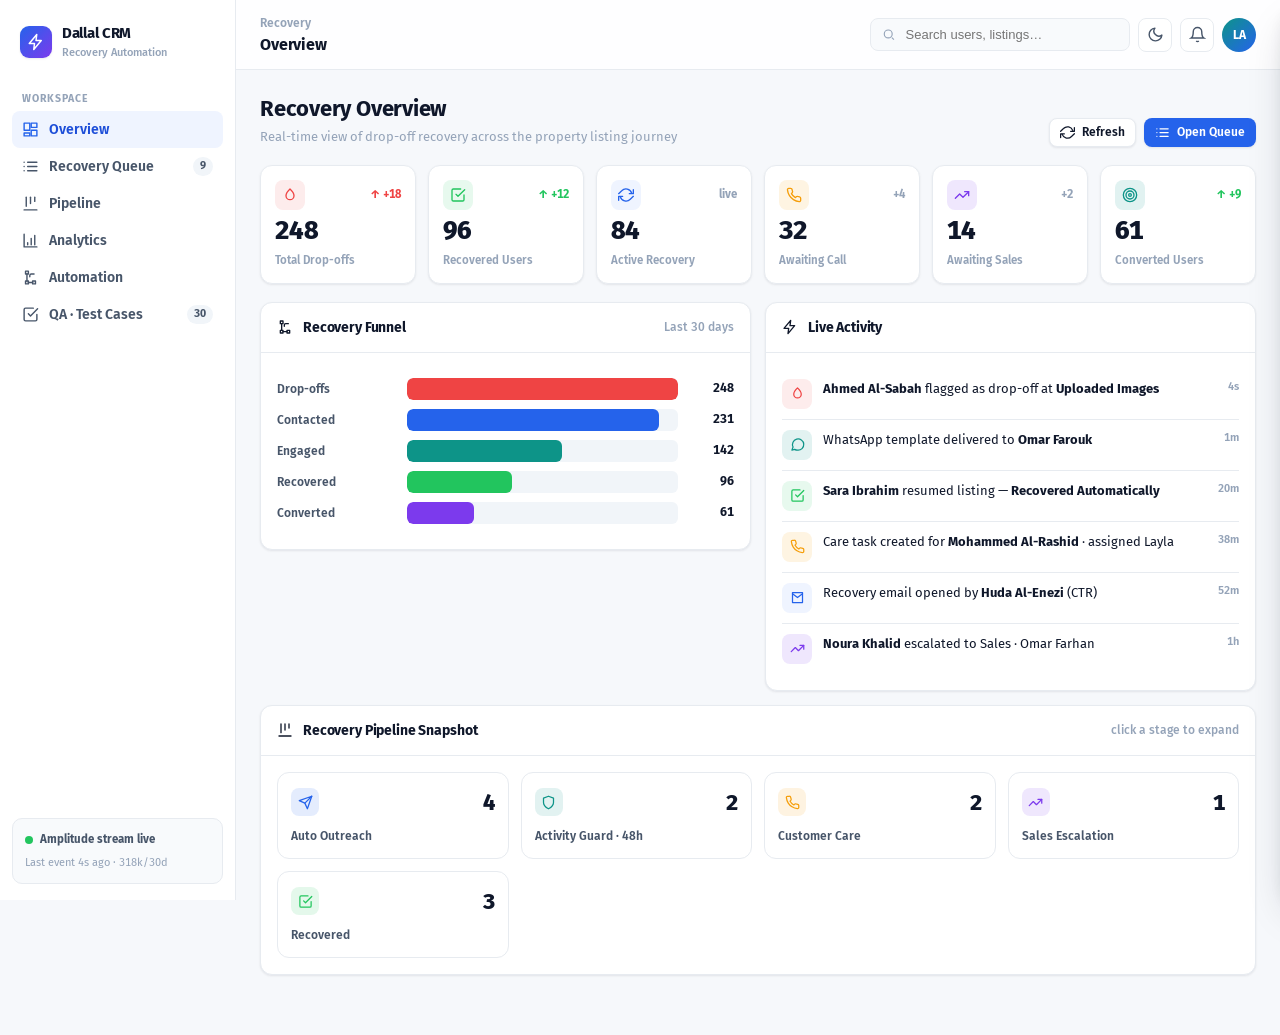
==== commit 4f7ec374: "Redesign: modern data-dense design system across all pages Rebuild the visual layer with a token-dri" ====
--- a/crm-recovery.html
+++ b/crm-recovery.html
@@ -8,9 +8,11 @@
 </head>
 <body>
 <style>
+@import url('https://fonts.googleapis.com/css2?family=Fira+Sans:wght@300;400;500;600;700;800&family=Fira+Code:wght@400;500;600;700&display=swap');
 /* ============================ TOKENS ============================ */
 :root{
-  --font: -apple-system, BlinkMacSystemFont, "SF Pro Text", "Segoe UI", Roboto, Helvetica, Arial, sans-serif;
+  --font: 'Fira Sans', -apple-system, BlinkMacSystemFont, "SF Pro Text", "Segoe UI", Roboto, Helvetica, Arial, sans-serif;
+  --mono: 'Fira Code', ui-monospace, "SF Mono", SFMono-Regular, Menlo, Consolas, monospace;
   --primary:#2563EB; --primary-weak:#EFF4FF; --primary-strong:#1D4ED8;
   --success:#22C55E; --success-weak:#E7F9EE;
   --warning:#F59E0B; --warning-weak:#FEF4E2;
